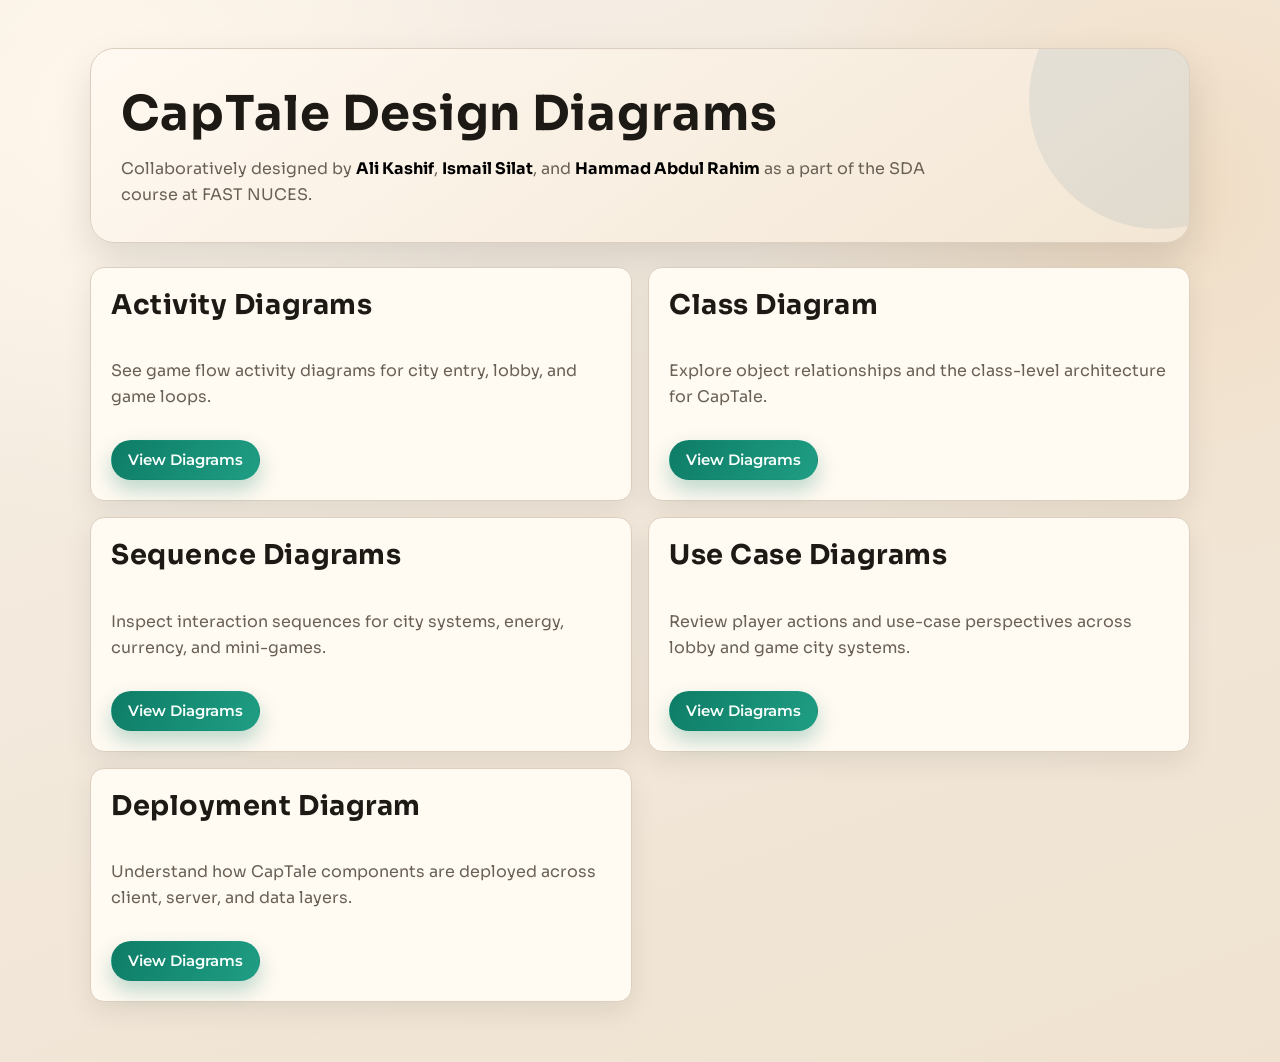
==== index.html @ 93a9675e "complete webpage" ====
<!DOCTYPE html>
<html lang="en">
<head>
  <meta charset="UTF-8">
  <meta name="viewport" content="width=device-width, initial-scale=1.0">
  <title>CapTale Diagram Hub</title>
  <link rel="preconnect" href="https://fonts.googleapis.com">
  <link rel="preconnect" href="https://fonts.gstatic.com" crossorigin>
  <link href="https://fonts.googleapis.com/css2?family=Sora:wght@400;500;600;700&display=swap" rel="stylesheet">
  <link rel="preconnect" href="https://fonts.googleapis.com">
<link rel="preconnect" href="https://fonts.gstatic.com" crossorigin>
<link href="https://fonts.googleapis.com/css2?family=Montserrat:ital,wght@0,100..900;1,100..900&display=swap" rel="stylesheet">
  <link rel="stylesheet" href="styles.css">
</head>
<body>
  <main class="page-wrap">
    <section class="hero">
      <h1>CapTale Design Diagrams</h1>
      <p class="lead">
        Collaboratively designed by <a href="https://github.com/ali5917" target="_blank" style="font-weight: bold; text-decoration: none; color: black;">Ali Kashif</a>, <a href="https://github.com/ismailsilat7" target="_blank" style="font-weight: bold; text-decoration: none; color: black;">Ismail Silat</a>, and <a href="https://github.com/hammadrahim-06" target="_blank" style="font-weight: bold; text-decoration: none; color: black;">Hammad Abdul Rahim</a> as a part of the SDA course at FAST NUCES.
      </p>
    </section>

    <section class="grid" aria-label="diagram categories">
      <article class="card">
        <h2>Activity Diagrams</h2>
        <p>See game flow activity diagrams for city entry, lobby, and game loops.</p>
        <div class="button-row">
          <a class="btn btn-primary" href="activity-diagram/index.html">View Diagrams</a>
        </div>
      </article>

      <article class="card">
        <h2>Class Diagram</h2>
        <p>Explore object relationships and the class-level architecture for CapTale.</p>
        <div class="button-row">
          <a class="btn btn-primary" href="class-diagram/index.html">View Diagrams</a>
        </div>
      </article>

      <article class="card">
        <h2>Sequence Diagrams</h2>
        <p>Inspect interaction sequences for city systems, energy, currency, and mini-games.</p>
        <div class="button-row">
          <a class="btn btn-primary" href="sequence-diagram/index.html">View Diagrams</a>
        </div>
      </article>

      <article class="card">
        <h2>Use Case Diagrams</h2>
        <p>Review player actions and use-case perspectives across lobby and game city systems.</p>
        <div class="button-row">
          <a class="btn btn-primary" href="usecase-diagram/index.html">View Diagrams</a>
        </div>
      </article>

      <article class="card">
        <h2>Deployment Diagram</h2>
        <p>Understand how CapTale components are deployed across client, server, and data layers.</p>
        <div class="button-row">
          <a class="btn btn-primary" href="deployment-diagram/index.html">View Diagrams</a>
        </div>
      </article>
    </section>
  </main>
</body>
</html>
---- styles.css ----
:root {
  --bg-1: #f6efe6;
  --bg-2: #efe2d0;
  --paper: #fffaf2;
  --ink: #1d1a16;
  --muted: #6a6156;
  --accent: #0e7c66;
  --accent-2: #114b7a;
  --line: #dccfbf;
  --shadow: 0 18px 40px rgba(0, 0, 0, 0.12);
  --radius-lg: 24px;
  --radius-md: 14px;
}

* {
  box-sizing: border-box;
}

body {
  margin: 0;
  font-family: "Sora", "Segoe UI", sans-serif;
  color: var(--ink);
  background:
    radial-gradient(circle at 8% 10%, #fff7eb 0, transparent 28%),
    radial-gradient(circle at 92% 18%, #f0ddc5 0, transparent 30%),
    linear-gradient(160deg, var(--bg-1), var(--bg-2));
  min-height: 100vh;
}

.page-wrap {
  max-width: 1140px;
  margin: 0 auto;
  padding: 48px 20px 60px;
}

.hero {
  background: linear-gradient(145deg, #fff9f1, #f3e6d4);
  border: 1px solid var(--line);
  border-radius: var(--radius-lg);
  box-shadow: var(--shadow);
  padding: 34px 30px;
  position: relative;
  overflow: hidden;
}

.hero::after {
  content: "";
  position: absolute;
  right: -100px;
  top: -80px;
  width: 260px;
  height: 260px;
  border-radius: 50%;
  background: rgba(17, 75, 122, 0.08);
}

h1,
h2,
h3 {
  margin-top: 0;
  letter-spacing: 0.02em;
  font-weight: 700;
}

h1 {
  font-size: clamp(2rem, 4.4vw, 3rem);
  margin-bottom: 12px;
}

h2 {
  font-size: clamp(1.35rem, 2.3vw, 1.7rem);
}

p {
  line-height: 1.62;
  color: var(--muted);
  margin-top: 0;
}

.lead {
  max-width: 70ch;
  margin-bottom: 0;
}

.grid {
  display: grid;
  grid-template-columns: repeat(12, 1fr);
  gap: 16px;
  margin-top: 24px;
}

.card {
  grid-column: span 6;
  background: var(--paper);
  border: 1px solid var(--line);
  border-radius: var(--radius-md);
  box-shadow: 0 10px 28px rgba(0, 0, 0, 0.08);
  padding: 20px;
  display: flex;
  flex-direction: column;
  gap: 14px;
  animation: rise 520ms ease both;
}

.card:nth-child(2) {
  animation-delay: 60ms;
}

.card:nth-child(3) {
  animation-delay: 120ms;
}

.card:nth-child(4) {
  animation-delay: 180ms;
}

.button-row {
  display: flex;
  gap: 10px;
  flex-wrap: wrap;
}

.btn {
  font-family: "Montserrat", "Segoe UI", sans-serif;
  text-decoration: none;
  border-radius: 999px;
  border: 1px solid transparent;
  padding: 10px 16px;
  font-size: 0.92rem;
  font-weight: 600;
  transition: transform 180ms ease, box-shadow 180ms ease, background 180ms ease;
  display: inline-flex;
  align-items: center;
  justify-content: center;
}

.btn:hover {
  transform: translateY(-2px);
}

.btn:focus-visible {
  outline: 2px solid #1a8d75;
  outline-offset: 2px;
}

.btn-primary {
  background: linear-gradient(120deg, var(--accent), #1f9e84);
  color: #f9fffd;
  box-shadow: 0 10px 20px rgba(14, 124, 102, 0.27);
}

.btn-secondary {
  background: #f8efe2;
  color: var(--accent-2);
  border-color: #d6c2aa;
}

.back-link {
  margin: 0 0 18px;
}

.gallery {
  margin-top: 20px;
  display: grid;
  grid-template-columns: repeat(12, 1fr);
  gap: 14px;
}

.diagram-item {
  grid-column: span 6;
  background: var(--paper);
  border: 1px solid var(--line);
  border-radius: var(--radius-md);
  padding: 14px;
  box-shadow: 0 8px 24px rgba(0, 0, 0, 0.08);
}

.diagram-item img {
  width: 100%;
  aspect-ratio: 16 / 9;
  object-fit: contain;
  background: #f4ecdf;
  border-radius: 10px;
  border: 1px solid #d7c6b1;
}

.diagram-item h3 {
  font-family: "Montserrat", "Segoe UI", sans-serif;
  font-size: 1.02rem;
  margin: 12px 0 10px;
}

@keyframes rise {
  from {
    opacity: 0;
    transform: translateY(12px);
  }

  to {
    opacity: 1;
    transform: translateY(0);
  }
}

@media (max-width: 880px) {
  .card,
  .diagram-item {
    grid-column: span 12;
  }
}

@media (max-width: 600px) {
  .page-wrap {
    padding: 24px 14px 40px;
  }

  .hero {
    padding: 24px 18px;
  }
}
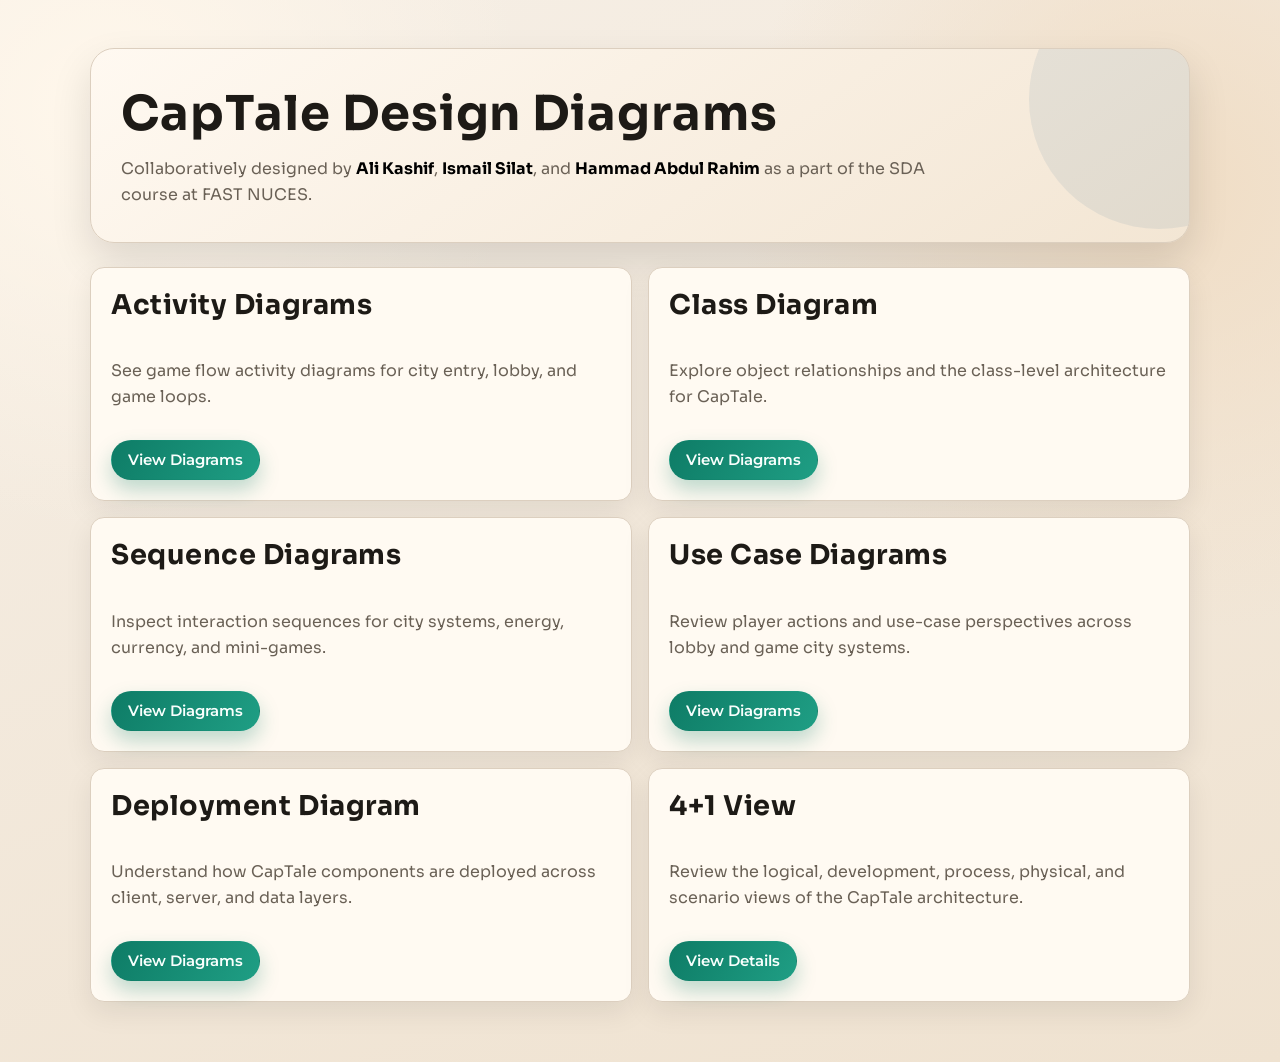
==== commit a9eed869: "add 4 + 1 view" ====
--- a/index.html
+++ b/index.html
@@ -61,6 +61,14 @@
           <a class="btn btn-primary" href="deployment-diagram/index.html">View Diagrams</a>
         </div>
       </article>
+
+      <article class="card">
+        <h2>4+1 View</h2>
+        <p>Review the logical, development, process, physical, and scenario views of the CapTale architecture.</p>
+        <div class="button-row">
+          <a class="btn btn-primary" href="4plus1-view/index.html">View Details</a>
+        </div>
+      </article>
     </section>
   </main>
 </body>
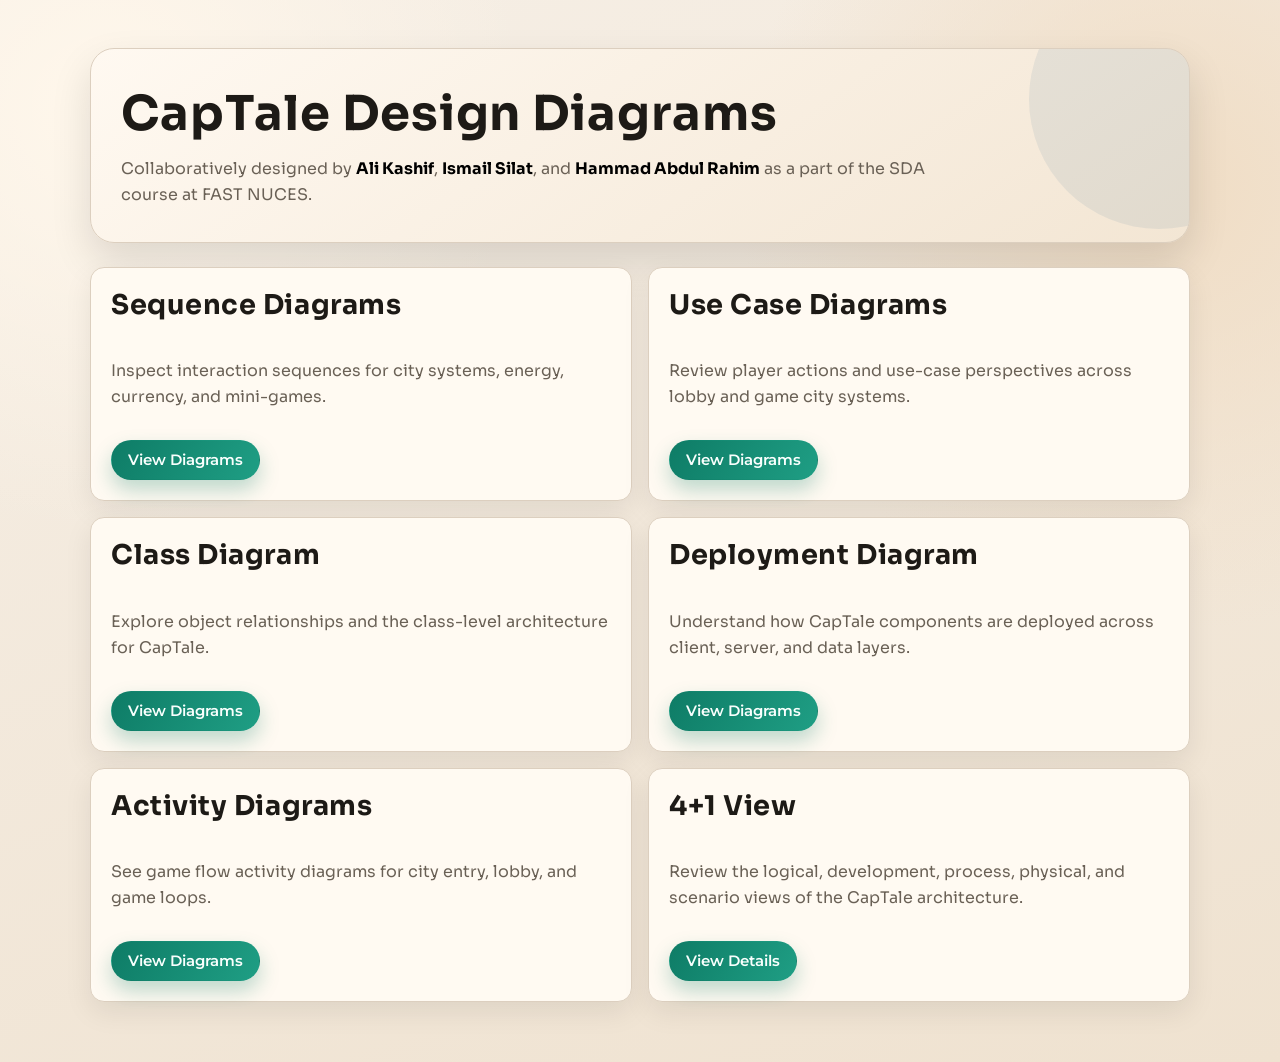
==== commit 1402fe3d: "add details in 4 + 1 and reorder cards in main page" ====
--- a/index.html
+++ b/index.html
@@ -23,22 +23,6 @@
 
     <section class="grid" aria-label="diagram categories">
       <article class="card">
-        <h2>Activity Diagrams</h2>
-        <p>See game flow activity diagrams for city entry, lobby, and game loops.</p>
-        <div class="button-row">
-          <a class="btn btn-primary" href="activity-diagram/index.html">View Diagrams</a>
-        </div>
-      </article>
-
-      <article class="card">
-        <h2>Class Diagram</h2>
-        <p>Explore object relationships and the class-level architecture for CapTale.</p>
-        <div class="button-row">
-          <a class="btn btn-primary" href="class-diagram/index.html">View Diagrams</a>
-        </div>
-      </article>
-
-      <article class="card">
         <h2>Sequence Diagrams</h2>
         <p>Inspect interaction sequences for city systems, energy, currency, and mini-games.</p>
         <div class="button-row">
@@ -55,10 +39,26 @@
       </article>
 
       <article class="card">
+        <h2>Class Diagram</h2>
+        <p>Explore object relationships and the class-level architecture for CapTale.</p>
+        <div class="button-row">
+          <a class="btn btn-primary" href="class-diagram/index.html">View Diagrams</a>
+        </div>
+      </article>
+
+      <article class="card">
         <h2>Deployment Diagram</h2>
         <p>Understand how CapTale components are deployed across client, server, and data layers.</p>
         <div class="button-row">
           <a class="btn btn-primary" href="deployment-diagram/index.html">View Diagrams</a>
+        </div>
+      </article>
+
+      <article class="card">
+        <h2>Activity Diagrams</h2>
+        <p>See game flow activity diagrams for city entry, lobby, and game loops.</p>
+        <div class="button-row">
+          <a class="btn btn-primary" href="activity-diagram/index.html">View Diagrams</a>
         </div>
       </article>
 
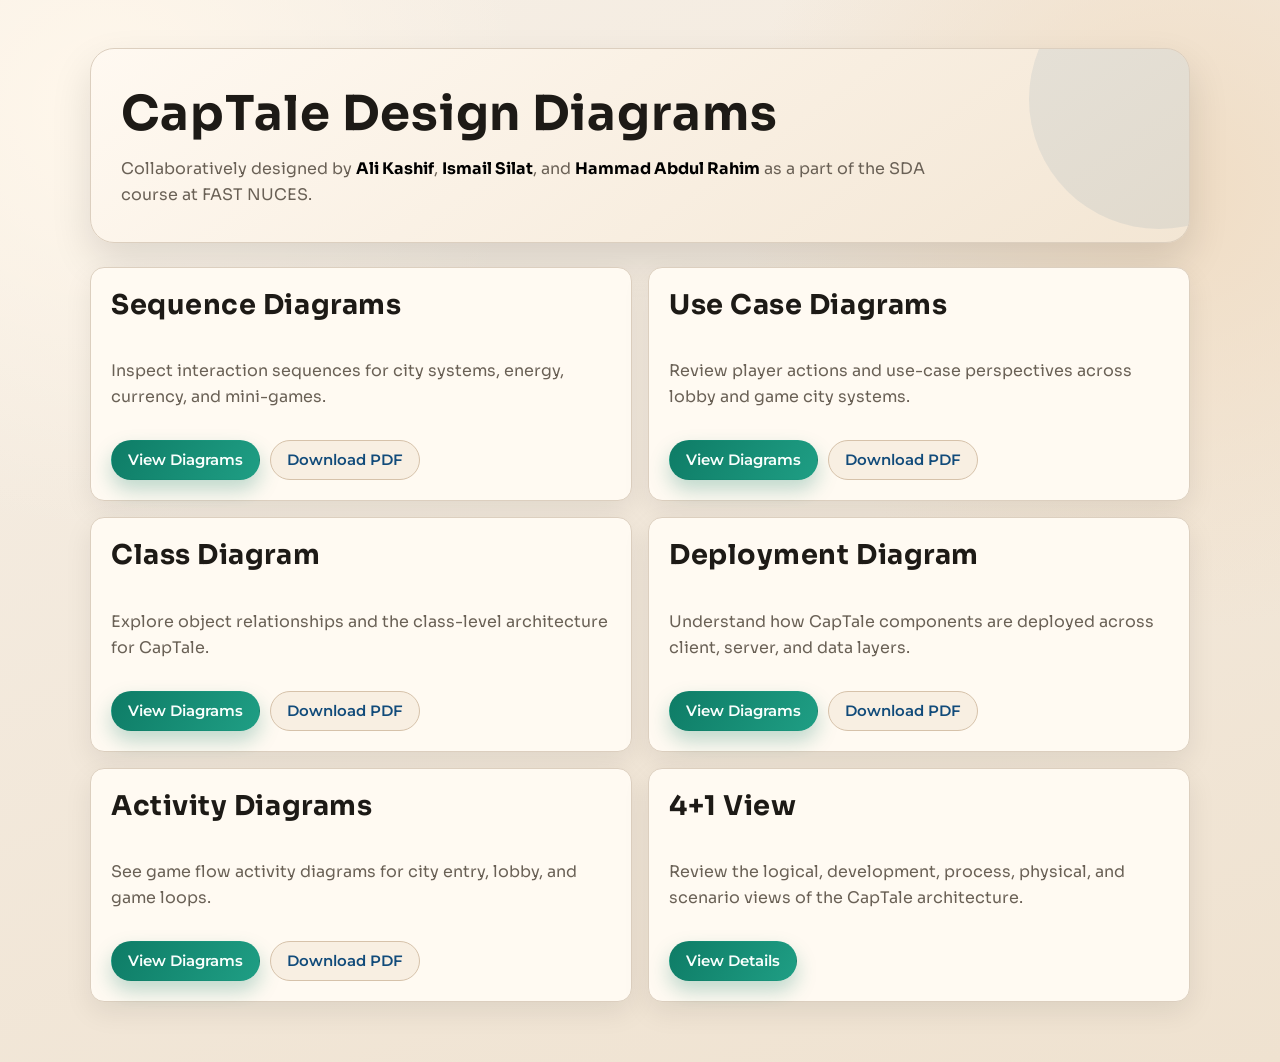
==== commit 0b3e2e13: "Add pdf for diagrams" ====
--- a/index.html
+++ b/index.html
@@ -27,6 +27,7 @@
         <p>Inspect interaction sequences for city systems, energy, currency, and mini-games.</p>
         <div class="button-row">
           <a class="btn btn-primary" href="sequence-diagram/index.html">View Diagrams</a>
+          <a class="btn btn-secondary" href="sequence-diagram/sequence-diagram.pdf">Download PDF</a>
         </div>
       </article>
 
@@ -35,6 +36,7 @@
         <p>Review player actions and use-case perspectives across lobby and game city systems.</p>
         <div class="button-row">
           <a class="btn btn-primary" href="usecase-diagram/index.html">View Diagrams</a>
+          <a class="btn btn-secondary" href="usecase-diagram/Usecase%20Diagram%20-%20CapTale.pdf">Download PDF</a>
         </div>
       </article>
 
@@ -43,6 +45,7 @@
         <p>Explore object relationships and the class-level architecture for CapTale.</p>
         <div class="button-row">
           <a class="btn btn-primary" href="class-diagram/index.html">View Diagrams</a>
+          <a class="btn btn-secondary" href="class-diagram/Class%20Diagram%20-%20CapTale.pdf">Download PDF</a>
         </div>
       </article>
 
@@ -51,6 +54,7 @@
         <p>Understand how CapTale components are deployed across client, server, and data layers.</p>
         <div class="button-row">
           <a class="btn btn-primary" href="deployment-diagram/index.html">View Diagrams</a>
+          <a class="btn btn-secondary" href="deployment-diagram/Deployment%20Diagram.pdf">Download PDF</a>
         </div>
       </article>
 
@@ -59,6 +63,7 @@
         <p>See game flow activity diagrams for city entry, lobby, and game loops.</p>
         <div class="button-row">
           <a class="btn btn-primary" href="activity-diagram/index.html">View Diagrams</a>
+          <a class="btn btn-secondary" href="activity-diagram/Activity%20Diagrams%20-%20CapTale.pdf">Download PDF</a>
         </div>
       </article>
 
